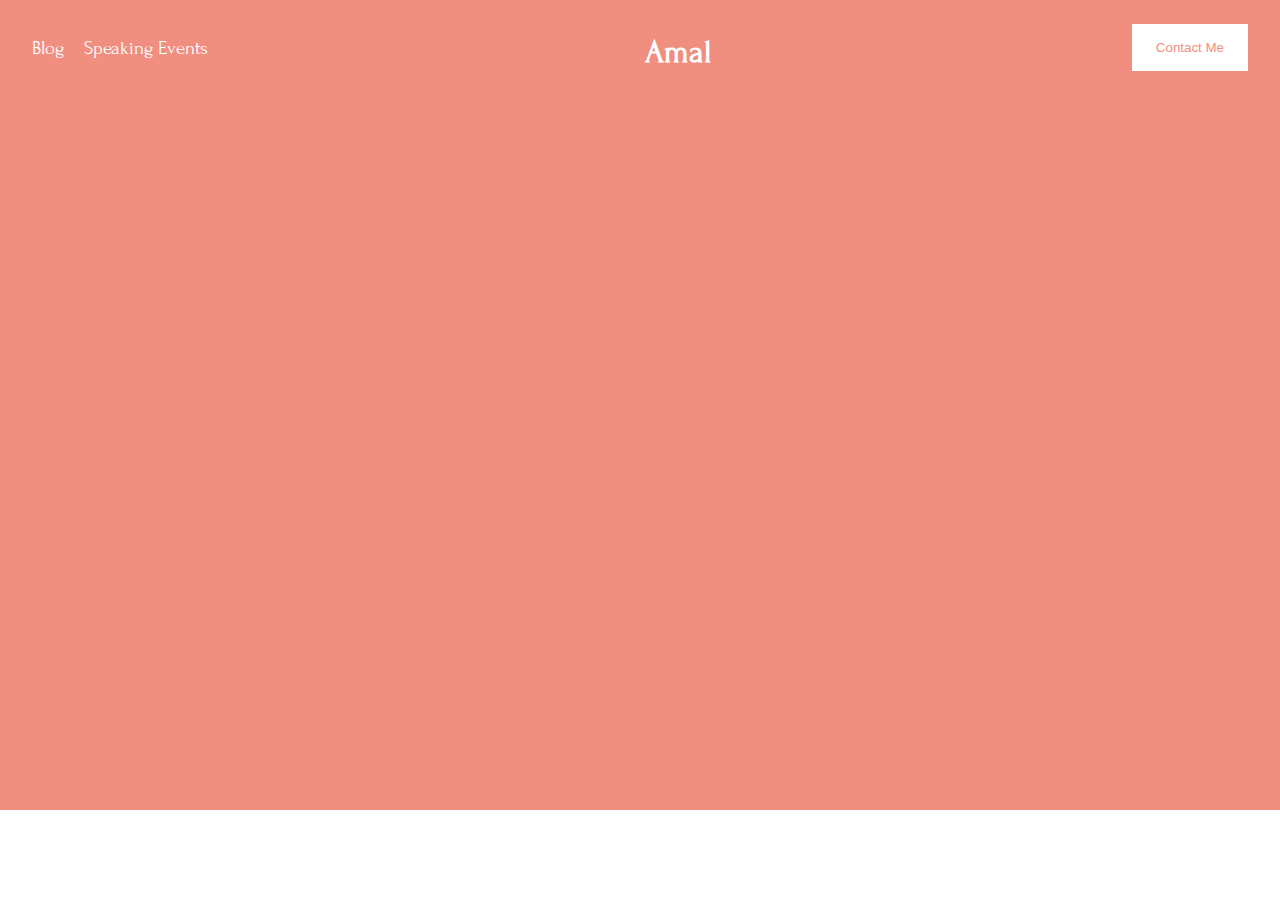
==== amal-cv/index.html @ ab0a50da "Started new Amal CV project and built the header" ====
<!DOCTYPE html>
<html lang="en">
  <head>
    <meta charset="UTF-8" />
    <meta http-equiv="X-UA-Compatible" content="IE=edge" />
    <meta name="viewport" content="width=device-width, initial-scale=1.0" />
    <link rel="preconnect" href="https://fonts.googleapis.com" />
    <link rel="preconnect" href="https://fonts.gstatic.com" crossorigin />
    <link
      href="https://fonts.googleapis.com/css2?family=Forum&display=swap"
      rel="stylesheet"
    />
    <link rel="stylesheet" href="index.css" />
    <title>Amal | Designer CV</title>
  </head>
  <body>
    <div class="hero-section">
      <header>
        <div class="links">
          <a href="#">Blog</a>
          <a href="#">Speaking Events</a>
        </div>
        <p>Amal</p>
        <button>Contact Me</button>
      </header>
    </div>
  </body>
</html>
---- amal-cv/index.css ----
body {
  font-family: "Forum", cursive;
  padding: 0;
  margin: 0;
}
a {
  text-decoration: none;
  color: white;
}
button:hover {
  cursor: pointer;
}

.hero-section {
  background: #f08e80;
  height: 90vh;
}
header {
  display: flex;
  justify-content: space-between;
  align-items: center;
  width: 100vw;
  color: white;
  padding: 24px 32px;
  box-sizing: border-box;
}
header .links {
  width: auto;
}
header .links a {
  margin: 0 16px 0 0;
  font-size: 1.2rem;
}
header p {
  font-size: 2rem;
  font-weight: bold;
  margin: 8px 0 0 0;
}
header button {
  box-sizing: border-box;
  padding: 16px 24px;
  color: #f08e80;
  background: white;
  border: none;
}
header button:hover {
  opacity: 0.8;
}
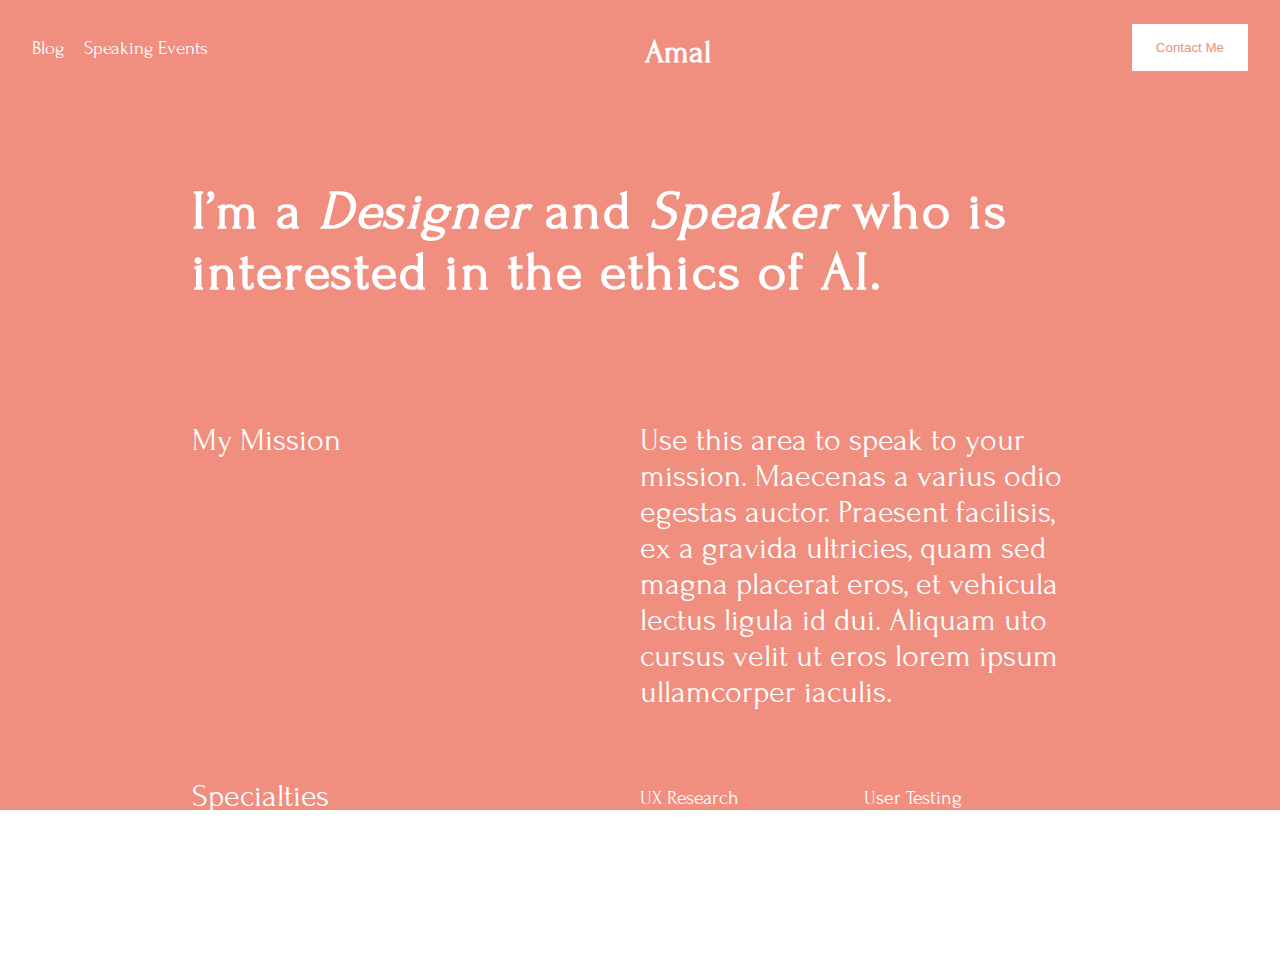
==== commit e1b41e8a: "Finished up the hero section" ====
--- a/amal-cv/index.html
+++ b/amal-cv/index.html
@@ -23,6 +23,34 @@
         <p>Amal</p>
         <button>Contact Me</button>
       </header>
+      <div class="hero-content">
+        <p class="tagline">
+          I’m a <em>Designer</em> and <em>Speaker</em> who is interested in the
+          ethics of AI.
+        </p>
+        <div class="two-column-section">
+          <p>My Mission</p>
+          <p>
+            Use this area to speak to your mission. Maecenas a varius odio
+            egestas auctor. Praesent facilisis, ex a gravida ultricies, quam sed
+            magna placerat eros, et vehicula lectus ligula id dui. Aliquam uto
+            cursus velit ut eros lorem ipsum ullamcorper iaculis.
+          </p>
+        </div>
+        <div class="two-column-section">
+          <p>Specialties</p>
+          <ul>
+            <li>UX Research</li>
+            <li>User Testing</li>
+            <li>Strategic Planning</li>
+            <li>User Interviews</li>
+            <li>Writing & Editing</li>
+            <li>Analytics & Data</li>
+            <li>Front-End Dev</li>
+            <li>Programming</li>
+          </ul>
+        </div>
+      </div>
     </div>
   </body>
 </html>
--- a/amal-cv/index.css
+++ b/amal-cv/index.css
@@ -46,3 +46,35 @@
 header button:hover {
   opacity: 0.8;
 }
+.hero-content {
+  padding: 0 15%;
+  color: white;
+}
+.hero-content .tagline {
+  font-size: 3.4rem;
+  font-weight: bold;
+  letter-spacing: 2px;
+  padding: 32px 0;
+}
+.hero-content .two-column-section {
+  display: inline-block;
+  font-size: 2rem;
+}
+.hero-content .two-column-section p {
+  width: 50%;
+  display: inline-block;
+  float: left;
+}
+.hero-content .two-column-section ul {
+  width: 50%;
+  display: inline-block;
+  float: left;
+  list-style: none;
+  padding: 0;
+}
+.hero-content .two-column-section ul li {
+  width: 50%;
+  margin: 8px 0;
+  float: left;
+  font-size: 1.25rem;
+}
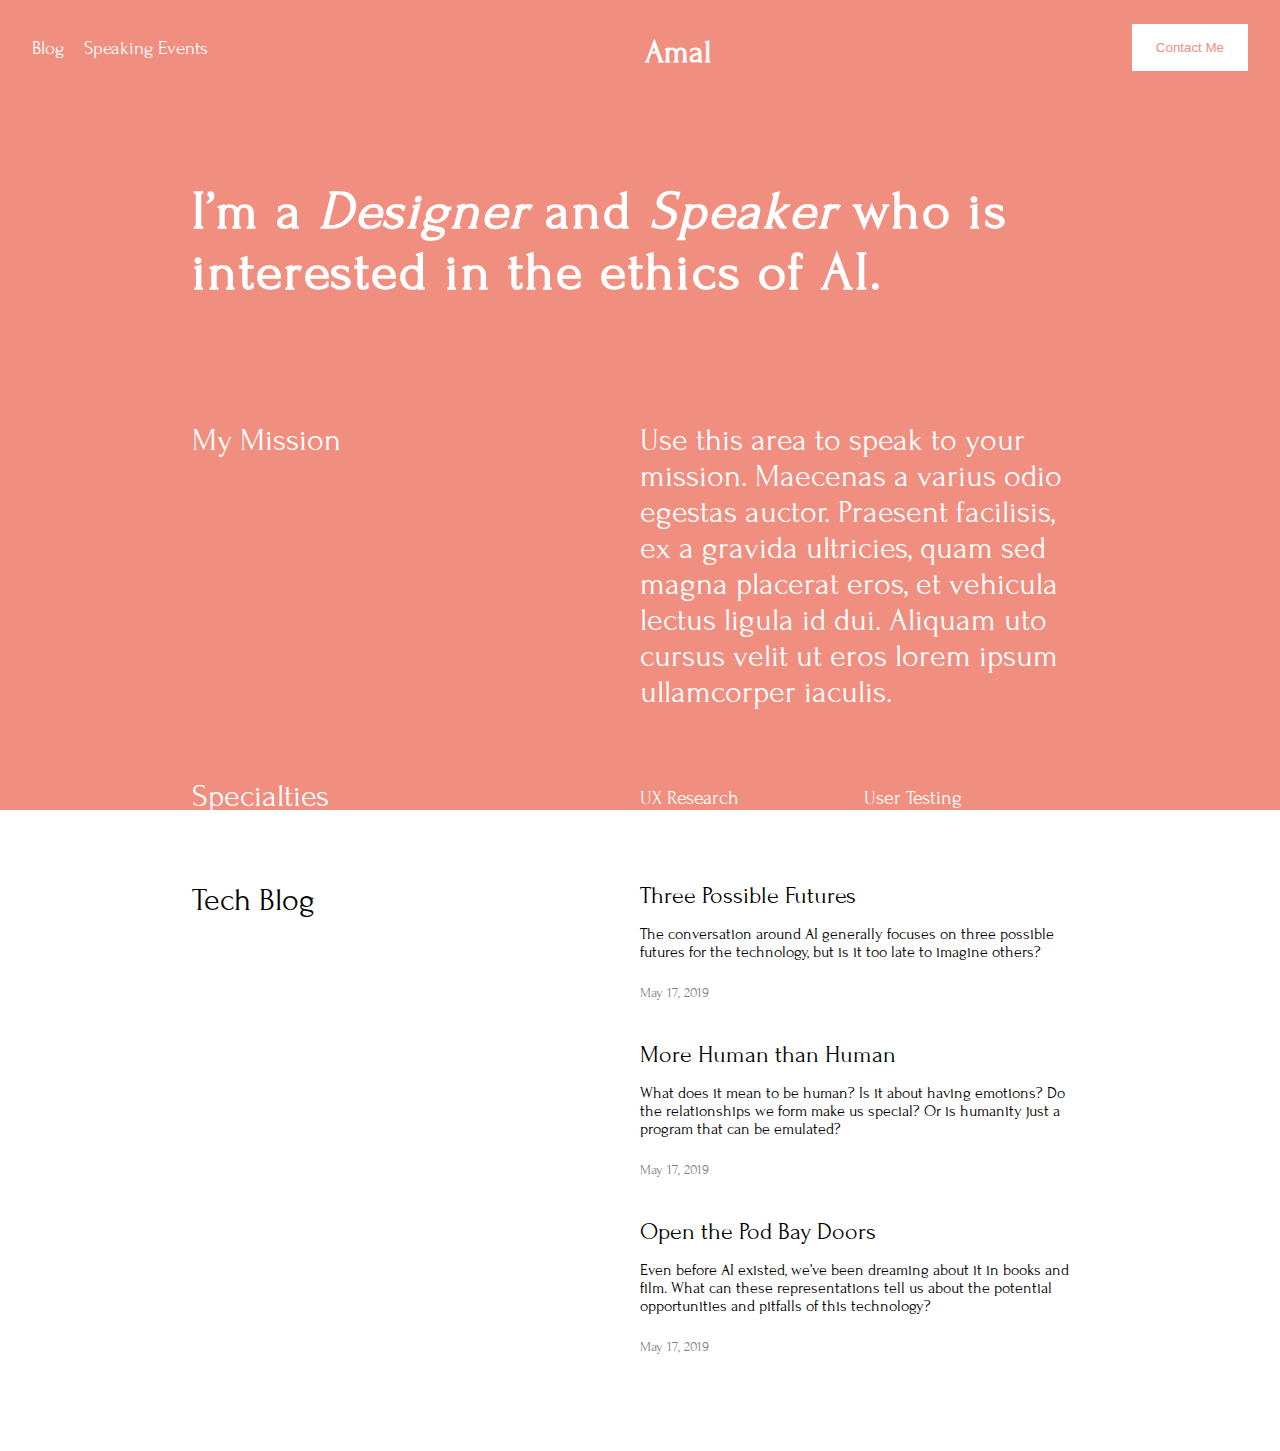
==== commit 68381c49: "Added the blog section to the designer CVproject" ====
--- a/amal-cv/index.html
+++ b/amal-cv/index.html
@@ -52,5 +52,37 @@
         </div>
       </div>
     </div>
+
+    <div class="blog-section">
+      <div class="blog-content">
+        <div class="two-column-section">
+          <p>Tech Blog</p>
+          <div class="blog-card">
+            <p class="blog-title">Three Possible Futures</p>
+            <p class="blog-description">
+              The conversation around AI generally focuses on three possible
+              futures for the technology, but is it too late to imagine others?
+            </p>
+            <p class="blog-date">May 17, 2019</p>
+
+            <p class="blog-title">More Human than Human</p>
+            <p class="blog-description">
+              What does it mean to be human? Is it about having emotions? Do the
+              relationships we form make us special? Or is humanity just a
+              program that can be emulated?
+            </p>
+            <p class="blog-date">May 17, 2019</p>
+
+            <p class="blog-title">Open the Pod Bay Doors</p>
+            <p class="blog-description">
+              Even before AI existed, we’ve been dreaming about it in books and
+              film. What can these representations tell us about the potential
+              opportunities and pitfalls of this technology?
+            </p>
+            <p class="blog-date">May 17, 2019</p>
+          </div>
+        </div>
+      </div>
+    </div>
   </body>
 </html>
--- a/amal-cv/index.css
+++ b/amal-cv/index.css
@@ -56,11 +56,12 @@
   letter-spacing: 2px;
   padding: 32px 0;
 }
-.hero-content .two-column-section {
+.two-column-section {
+  width: 100%;
   display: inline-block;
   font-size: 2rem;
 }
-.hero-content .two-column-section p {
+.two-column-section p {
   width: 50%;
   display: inline-block;
   float: left;
@@ -78,3 +79,35 @@
   float: left;
   font-size: 1.25rem;
 }
+
+/* BLOG SECTION */
+.blog-section {
+  background: white;
+  padding: 64px 0;
+}
+.blog-section .blog-content .blog-card {
+  width: 50%;
+  display: inline-block;
+  float: right;
+}
+.blog-section .blog-content div p {
+  margin: 8px 0;
+  float: none;
+}
+.blog-section .blog-card p {
+  width: 100%;
+}
+.blog-section .blog-content {
+  padding: 0 15%;
+}
+.blog-section .blog-title {
+  font-size: 1.5rem;
+}
+.blog-section .blog-description {
+  font-size: 1rem;
+}
+.blog-section .blog-content .blog-card .blog-date {
+  color: grey;
+  font-size: 0.9rem;
+  margin: 0 0 32px 0;
+}
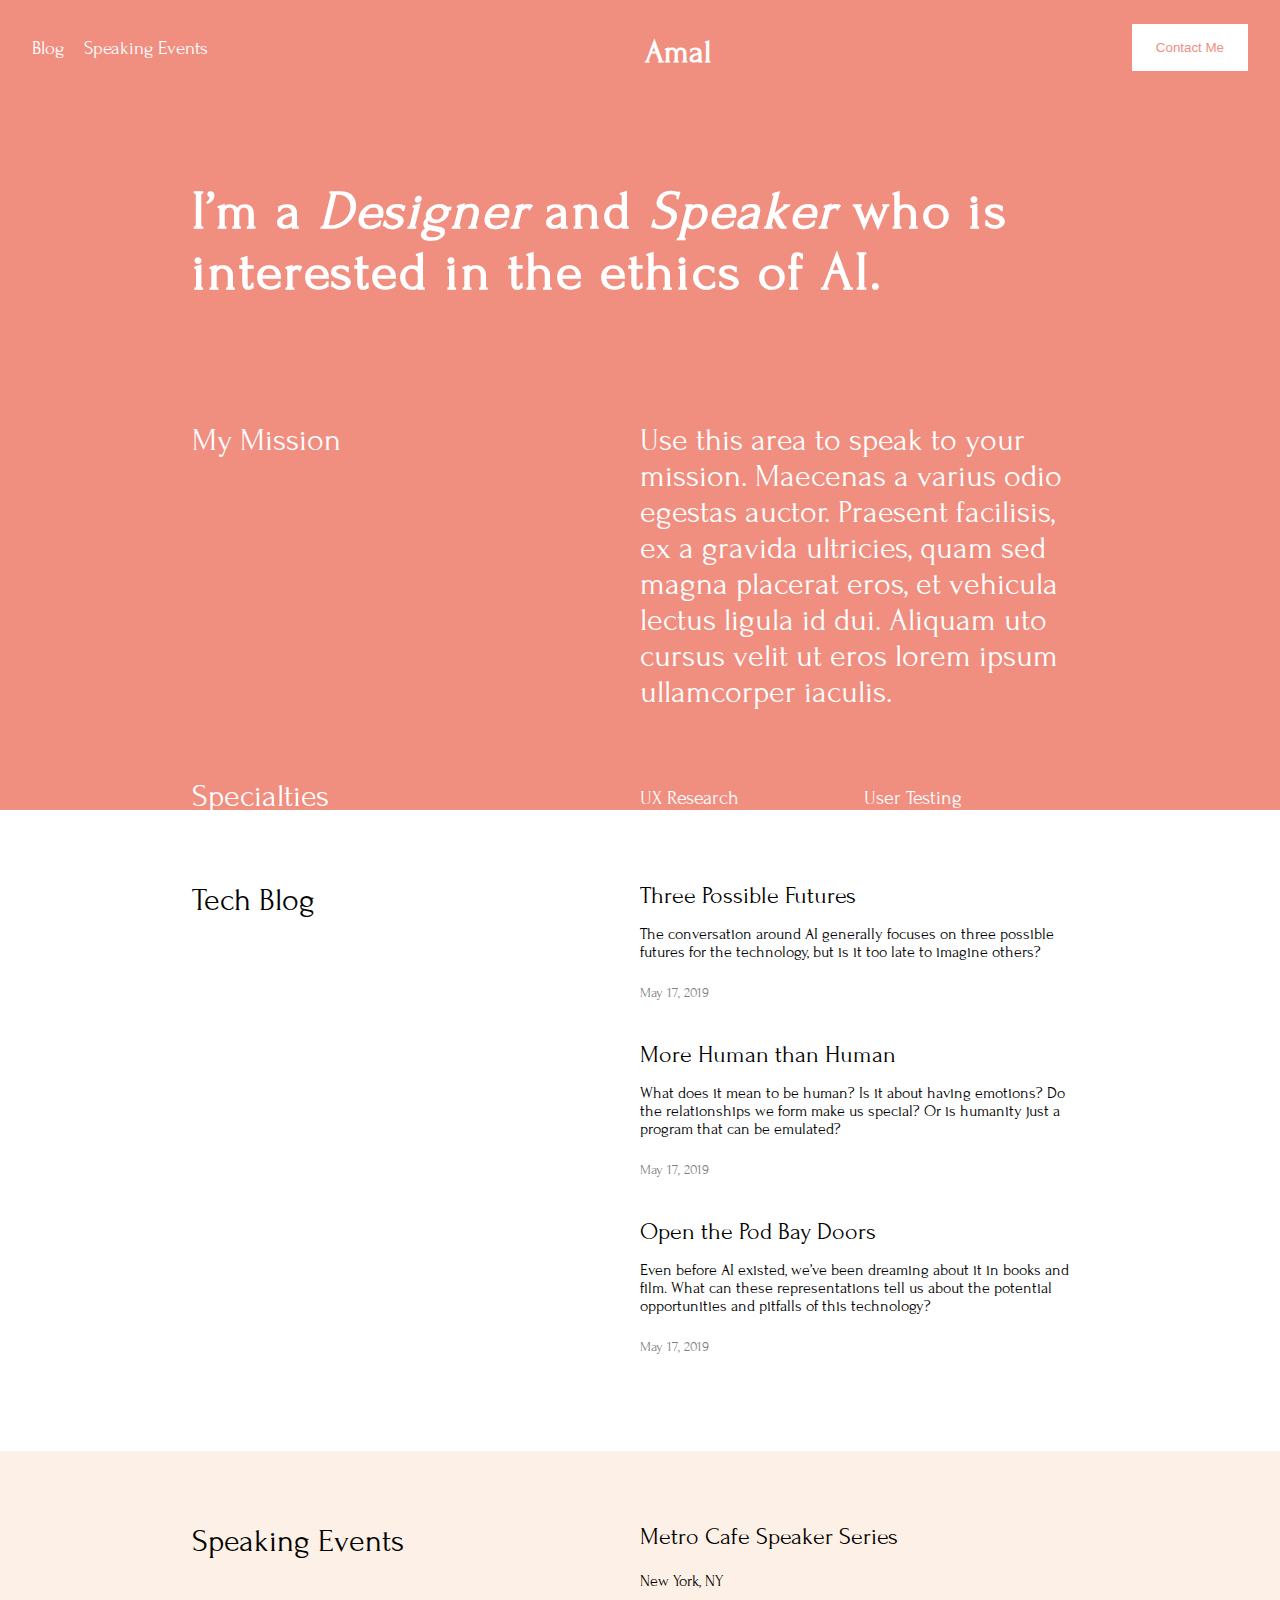
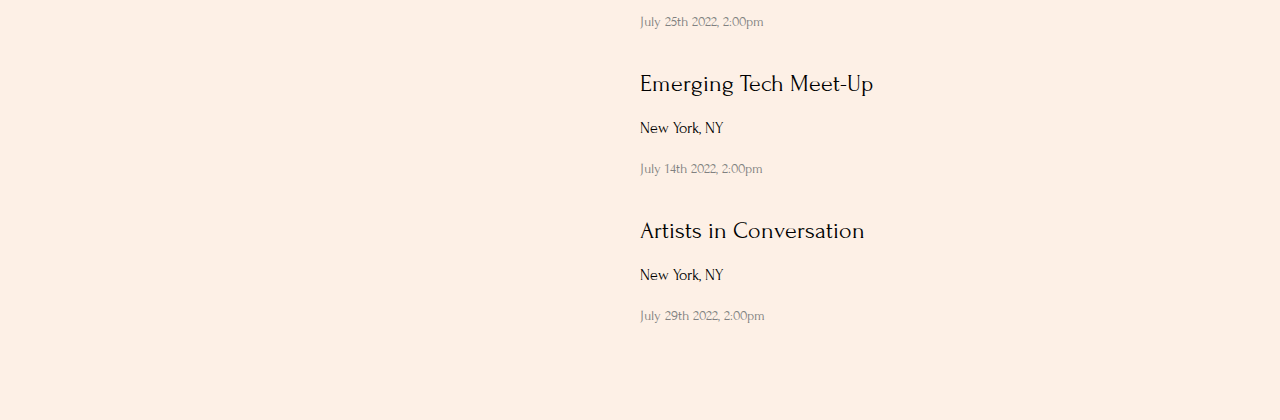
==== commit d7eebdef: "Added the speaking events section" ====
--- a/amal-cv/index.html
+++ b/amal-cv/index.html
@@ -84,5 +84,26 @@
         </div>
       </div>
     </div>
+
+    <div class="events-section">
+      <div class="events-content">
+        <div class="two-column-section">
+          <p>Speaking Events</p>
+          <div class="events-card">
+            <p class="events-title">Metro Cafe Speaker Series</p>
+            <p class="events-description">New York, NY</p>
+            <p class="events-date">July 25th 2022, 2:00pm</p>
+
+            <p class="events-title">Emerging Tech Meet-Up</p>
+            <p class="events-description">New York, NY</p>
+            <p class="events-date">July 14th 2022, 2:00pm</p>
+
+            <p class="events-title">Artists in Conversation</p>
+            <p class="events-description">New York, NY</p>
+            <p class="events-date">July 29th 2022, 2:00pm</p>
+          </div>
+        </div>
+      </div>
+    </div>
   </body>
 </html>
--- a/amal-cv/index.css
+++ b/amal-cv/index.css
@@ -111,3 +111,35 @@
   font-size: 0.9rem;
   margin: 0 0 32px 0;
 }
+
+/* EVENT SECTION */
+.events-section {
+  background: #fdf0e6;
+  padding: 64px 0;
+}
+.events-section .events-content .events-card {
+  width: 50%;
+  display: inline-block;
+  float: right;
+}
+.events-section .events-content div p {
+  margin: 8px 0;
+  float: none;
+}
+.events-section .events-card p {
+  width: 100%;
+}
+.events-section .events-content {
+  padding: 0 15%;
+}
+.events-section .events-title {
+  font-size: 1.5rem;
+}
+.events-section .events-description {
+  font-size: 1rem;
+}
+.events-section .events-content .events-card .events-date {
+  color: grey;
+  font-size: 0.9rem;
+  margin: 0 0 32px 0;
+}
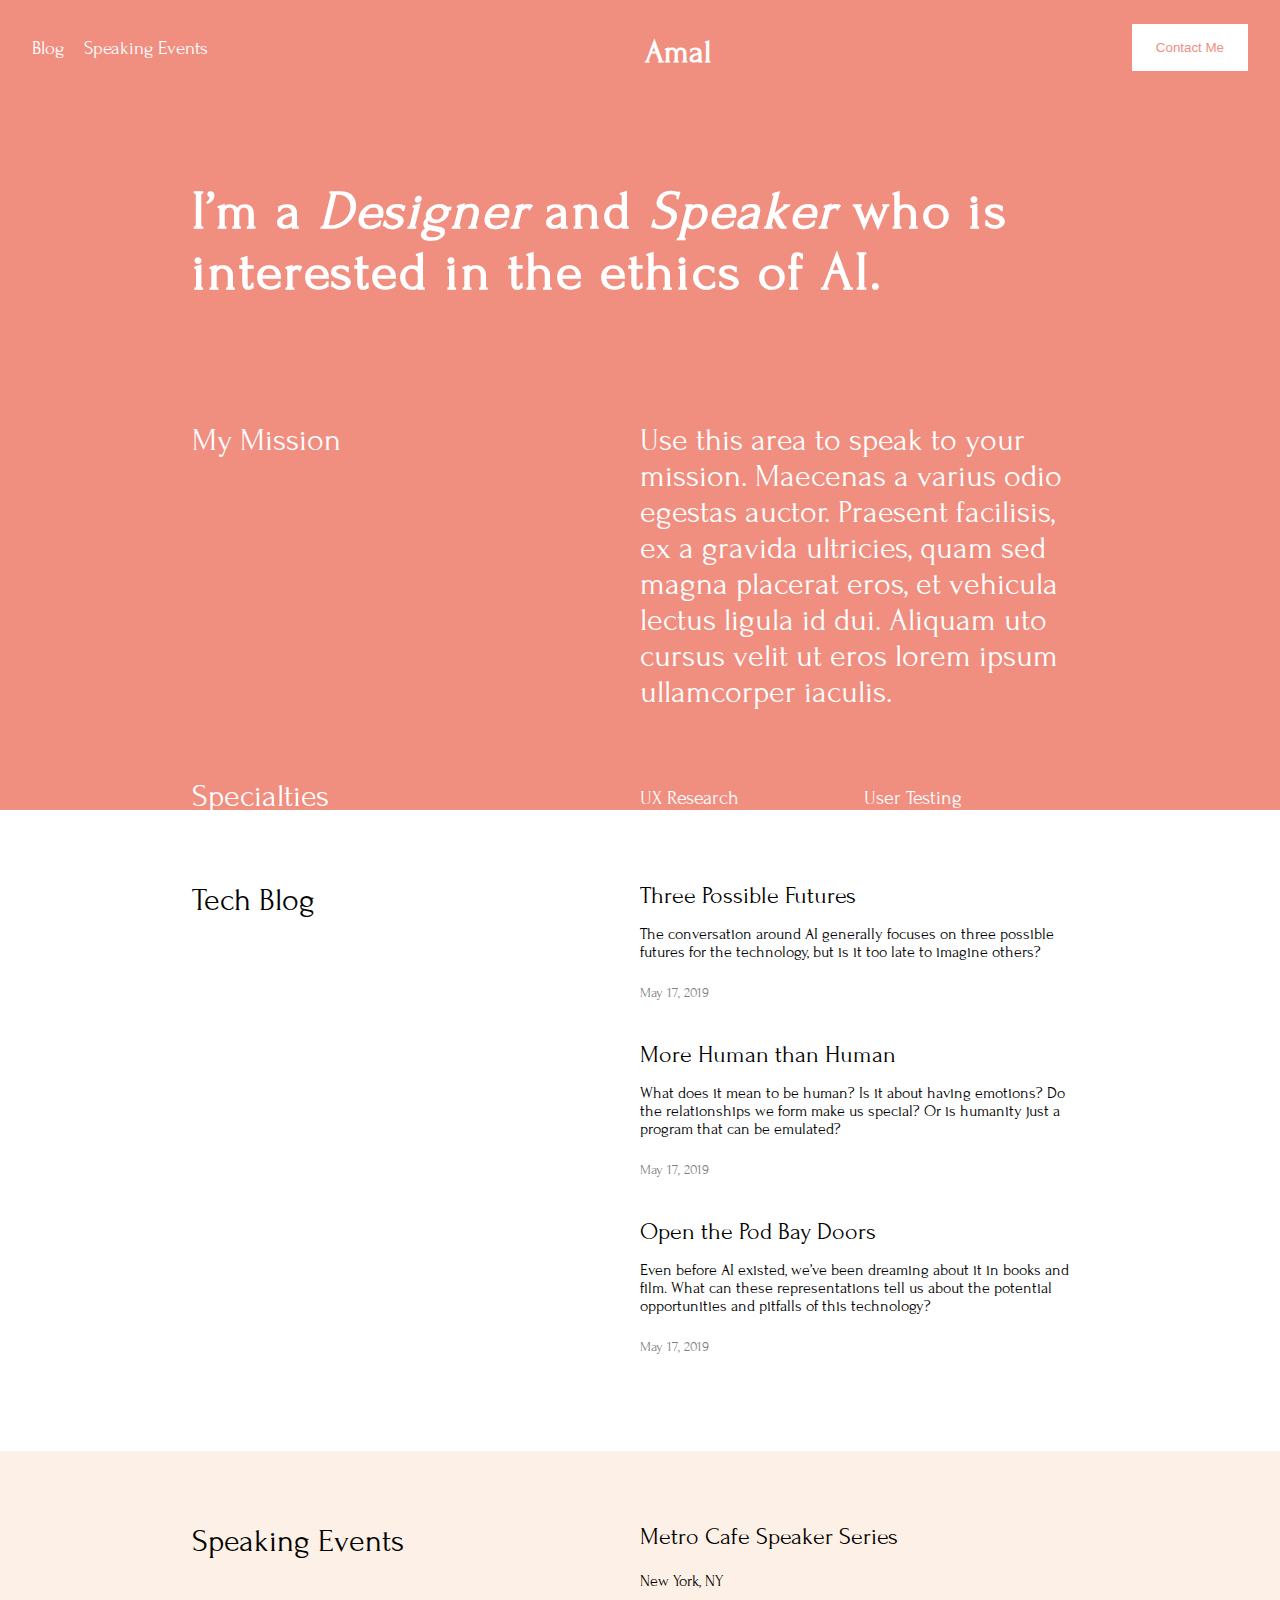
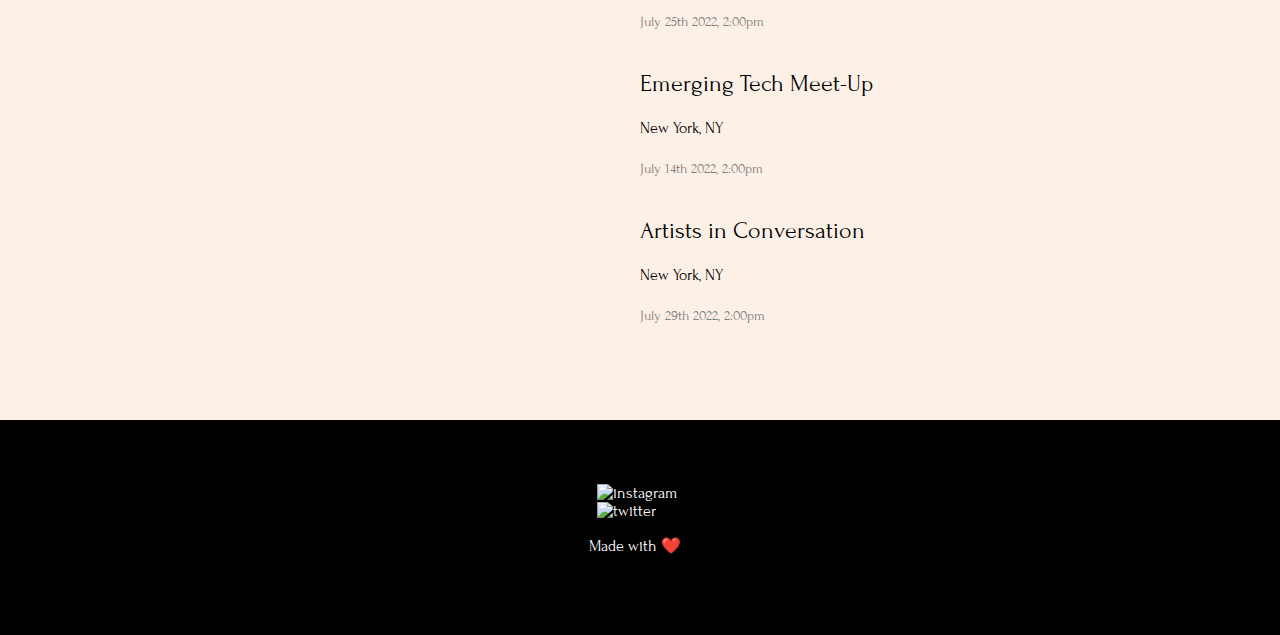
==== commit 7f928140: "Added footer" ====
--- a/amal-cv/index.html
+++ b/amal-cv/index.html
@@ -105,5 +105,19 @@
         </div>
       </div>
     </div>
+
+    <footer>
+      <div class="logos">
+        <img
+          src="https://www.edigitalagency.com.au/wp-content/uploads/new-Instagram-logo-white-glyph-1200x1199.png"
+          alt="instagram"
+        />
+        <img
+          src="https://iconsplace.com/wp-content/uploads/_icons/ffffff/256/png/twitter-icon-18-256.png"
+          alt="twitter"
+        />
+        <p>Made with ❤️</p>
+      </div>
+    </footer>
   </body>
 </html>
--- a/amal-cv/index.css
+++ b/amal-cv/index.css
@@ -2,6 +2,8 @@
   font-family: "Forum", cursive;
   padding: 0;
   margin: 0;
+  width: 100%;
+  overflow-x: hidden;
 }
 a {
   text-decoration: none;
@@ -143,3 +145,20 @@
   font-size: 0.9rem;
   margin: 0 0 32px 0;
 }
+
+footer {
+  width: 100%;
+  background: black;
+  color: white;
+  box-sizing: border-box;
+  padding: 64px calc(50% - 51px);
+  margin: 0 auto;
+}
+footer .logos {
+  width: 102px;
+}
+footer .logos img {
+  width: 2rem;
+  height: 2rem;
+  margin: 0 8px;
+}
